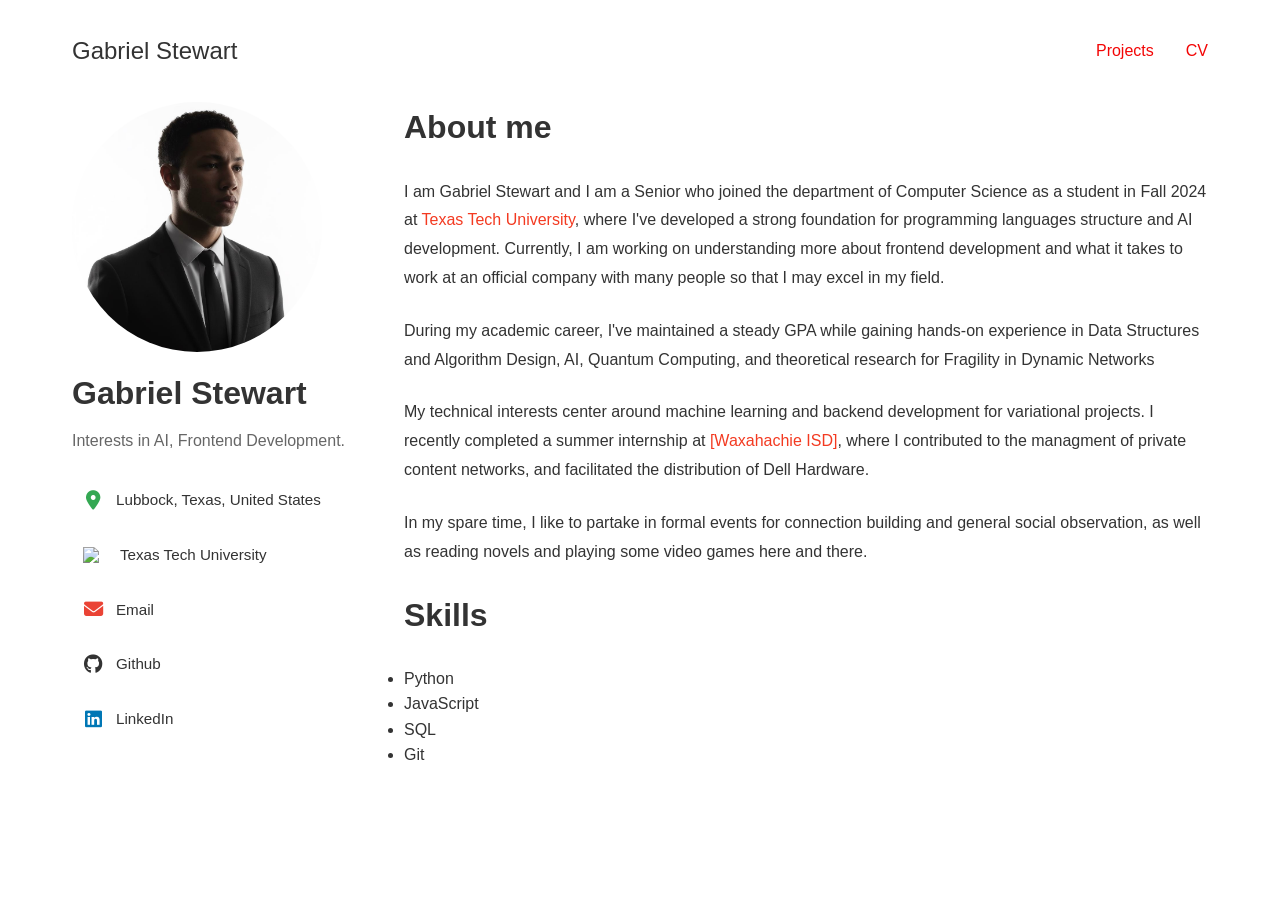
==== index.html @ b9a8950f "added skills section" ====
<!DOCTYPE html>
<html lang="en">
<head>
    <meta charset="UTF-8">
    <meta name="viewport" content="width=device-width, initial-scale=1.0">
    <title>Gabriel Stewart - Academic Profile</title>
    <link rel="stylesheet" href="https://cdnjs.cloudflare.com/ajax/libs/font-awesome/6.4.2/css/all.min.css">
    <style>
        * {
            margin: 0;
            padding: 0;
            box-sizing: border-box;
            font-family: 'Segoe UI', Tahoma, Geneva, Verdana, sans-serif;
        }

        body {
            background-color: #ffffff;
            color: #333;
            line-height: 1.6;
        }

        .container {
            max-width: 1200px;
            margin: 0 auto;
            padding: 2rem;
        }

        nav {
            display: flex;
            justify-content: space-between;
            align-items: center;
            margin-bottom: 2rem;
        }

        .name-title {
            font-size: 1.5rem;
            color: #333;
            text-decoration: none;
        }

        .nav-links {
            display: flex;
            gap: 2rem;
        }

        .nav-links a {
            text-decoration: none;
            color: #f30505;
            transition: color 0.3s;
        }

        .nav-links a:hover {
            color: #f32821;
        }

        .profile-section {
            display: grid;
            grid-template-columns: 300px 1fr;
            gap: 2rem;
            margin-bottom: 2rem;
        }

        .profile-sidebar {
            display: flex;
            flex-direction: column;
            gap: 0.5rem;
        }

        .profile-image {
            width: 250px;
            height: 250px;
            border-radius: 75%;
            object-fit: cover;
            margin-bottom: 0.5rem;
        }

        .profile-info h1 {
            font-size: 2rem;
            margin-bottom: 0.5rem;
        }

        .interests {
            color: #666;
            margin-bottom: 1rem;
        }

        .social-links {
            display: flex;
            flex-direction: column;
            gap: 0.5rem;
        }

        .social-link {
            text-decoration: none;
            color: #333;
            display: flex;
            align-items: center;
            gap: 0.8rem;
            padding: 0.7rem;
            transition: all 0.3s ease;
            border-radius: 8px;
            font-size: 0.95rem;
        }

        .social-link i {
            width: 20px;
            text-align: center;
            font-size: 1.2rem;
        }

        .ttu-logo {
            width: 16px; /* Smaller logo size */
            height: 16px;
            margin-right: 0.5rem;
        }

        /* Colorful icons */
        .social-link.linkedin i {
            color: #0077b5;
        }

        .social-link.github i {
            color: #333;
        }

        .social-link.twitter i {
            color: #1DA1F2;
        }

        .social-link.email i {
            color: #EA4335;
        }

        .social-link.university i {
            color: #cc0000;
        }

        .social-link.location i {
            color: #34a853;
        }

        /* Hover effects */
        .social-link:hover {
            transform: translateX(5px);
            background-color: #f8f9fa;
        }

        .social-link.linkedin:hover {
            background-color: #e6f3f9;
        }

        .social-link.github:hover {
            background-color: #f6f8fa;
        }

        .social-link.twitter:hover {
            background-color: #e8f5fd;
        }

        .social-link.email:hover {
            background-color: #fef2f2;
        }

        .social-link.university:hover {
            background-color: #fff5f5;
        }

        .social-link.location:hover {
            background-color: #f2f8f4;
        }

        .main-content h2 {
            font-size: 2rem;
            color: #333;
            margin-bottom: 1.5rem;
        }

        .content-block {
            margin-bottom: 1.5rem;
            line-height: 1.8;
        }

        .highlight-link {
            color: #f33a21;
            text-decoration: none;
            transition: color 0.3s;
        }

        .highlight-link:hover {
            text-decoration: underline;
            color: #ac2413;
        }

        .content-block p {
            margin-bottom: 1rem;
        }

        @media (max-width: 768px) {
            .profile-section {
                grid-template-columns: 1fr;
            }

            .profile-sidebar {
                align-items: center;
                text-align: center;
            }

            .nav-links {
                display: none;
            }

            .social-link {
                justify-content: center;
            }
        }
    </style>
</head>
<body>
    <div class="container">
        <nav>
            <a href="index.html" class="name-title">Gabriel Stewart</a>
            <div class="nav-links">
                <a href="projects.html">Projects</a>
                <a href="cv.html">CV</a>
            </div>
        </nav>

        <div class="profile-section">
            <div class="profile-sidebar">
                <img src="images/profile.jpg" alt="Profile Picture" class="profile-image">
                <h1>Gabriel Stewart</h1>
                <p class="interests">Interests in AI, Frontend Development.</p>
                <div class="social-links">
                    <a href="#" class="social-link location">
                        <i class="fas fa-map-marker-alt"></i>
                        Lubbock, Texas, United States
                    </a>
                    <a href="https://www.ttu.edu" class="social-link university" target="_blank">
                        <img src="images/logo.png" alt="TTU Logo" class="ttu-logo">
                        Texas Tech University
                    </a>
                    <a href="mailto:gabrstew@ttu.edu" class="social-link email">
                        <i class="fas fa-envelope"></i>
                        Email
                    </a>
                    <a href="https://github.com/gabrstew" class="social-link github" target="_blank">
                        <i class="fab fa-github"></i>
                        Github
                    </a>
                    <a href="https://www.linkedin.com/in/gabriel-stewart-88a82b381/" class="social-link linkedin" target="_blank">
                        <i class="fab fa-linkedin"></i>
                        LinkedIn
                    </a>
                </div>
            </div>

            <div class="main-content">
                <h2>About me</h2>
                <div class="content-block">
                    <p> I am Gabriel Stewart and I am a  Senior who joined the department of Computer Science as a student in Fall 2024 at <a href="https://www.ttu.edu" class="highlight-link" target="_blank">Texas Tech University</a>, where I've developed a strong foundation for programming languages structure and AI development. Currently, I am working on understanding more about frontend development and what it takes to work at an official company with many people so that I may excel in my field.</p>
                </div>

                <div class="content-block">
                    <p>During my academic career, I've maintained a steady GPA while gaining hands-on experience in Data Structures and Algorithm Design, AI, Quantum Computing, and theoretical research for Fragility in Dynamic Networks</p>
                </div>

                <div class="content-block">
                    <p>My technical interests center around machine learning and backend development for variational projects. I recently completed a summer internship at <a href="https://www.wisd.org/departments/technology" class="highlight-link">[Waxahachie ISD]</a>, where I contributed to the managment of private content networks, and facilitated the distribution of Dell Hardware.</p>
                </div>

                <div class="content-block">
                    <p>In my spare time, I like to partake in formal events for connection building and general social observation, as well as reading novels and playing some video games here and there.</p>
                </div>

                           <section class="skills-section" id="skills">
                            <h2>Skills</h2>
                            <ul class="skills-list">
                                <li>Python</li>
                                <li>JavaScript</li>
                                <li>SQL</li>
                                <li>Git</li>
                            </ul>
                            
                        </section>

            </div>

        </div>

    </div>

</body>
</html>
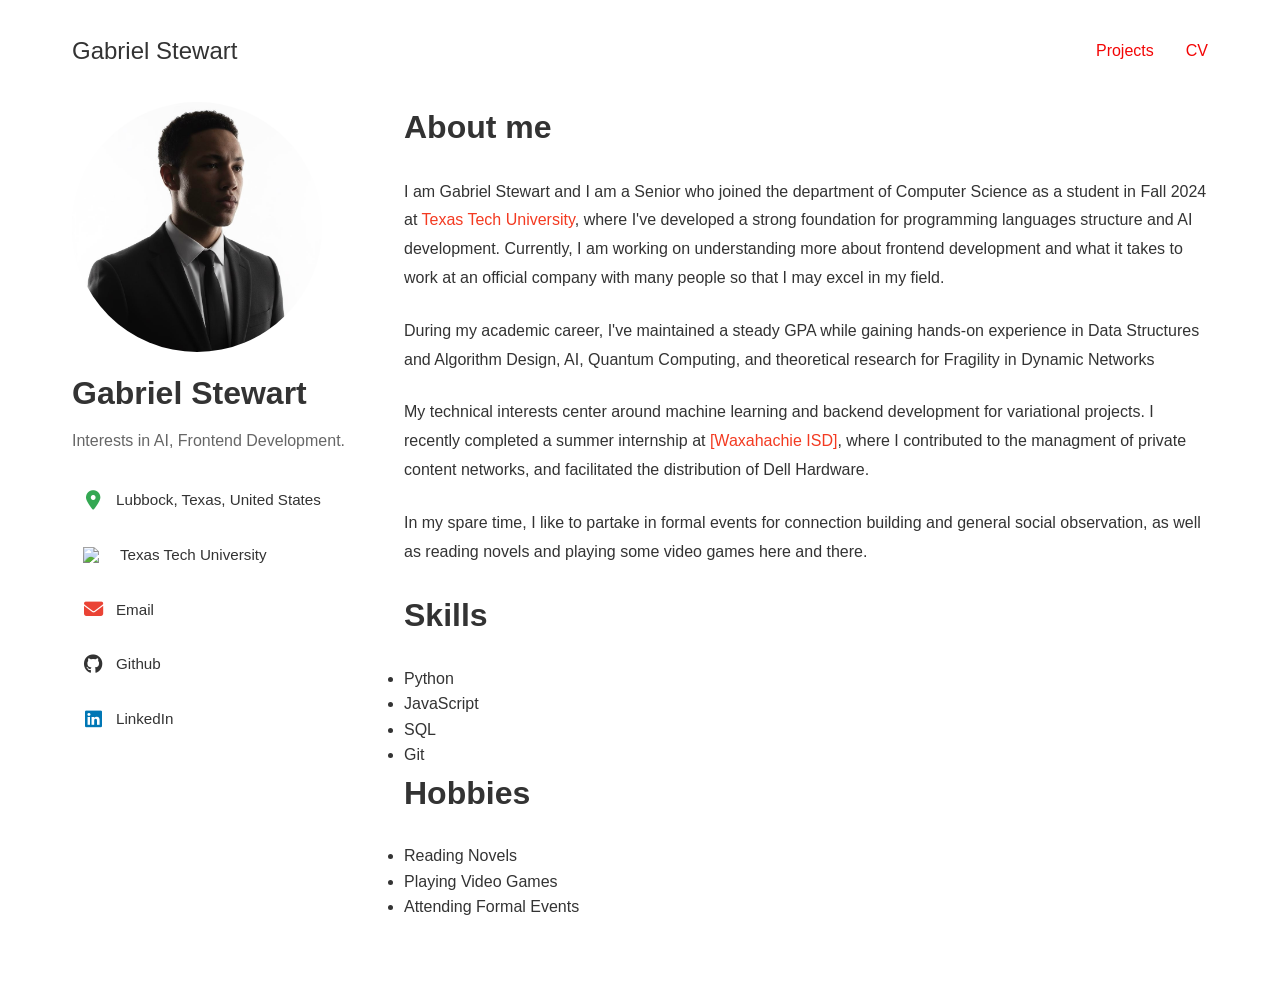
==== commit 8aa01718: "added hobbies" ====
--- a/index.html
+++ b/index.html
@@ -283,6 +283,15 @@
                             
                         </section>
 
+
+                        <section class="hobbies-section" id="hobbies">
+                            <h2>Hobbies</h2>
+                            <ul class="hobbies-list">
+                                <li>Reading Novels</li>
+                                <li>Playing Video Games</li>
+                                <li>Attending Formal Events</li>
+                            </ul>
+                        </section>
             </div>
 
         </div>
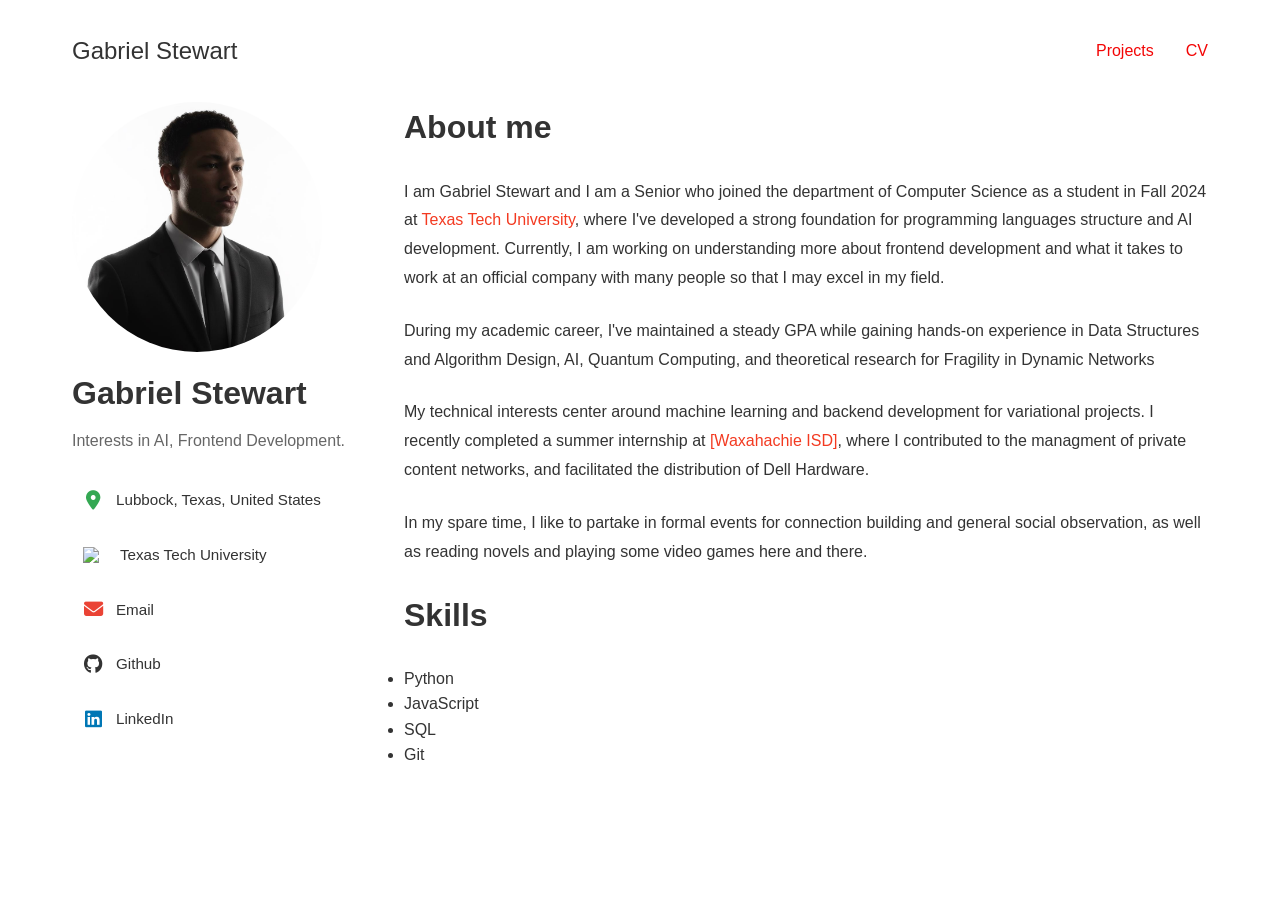
==== commit 903f2d48: "removed hobbies since it is redundant" ====
--- a/index.html
+++ b/index.html
@@ -284,14 +284,7 @@
                         </section>
 
 
-                        <section class="hobbies-section" id="hobbies">
-                            <h2>Hobbies</h2>
-                            <ul class="hobbies-list">
-                                <li>Reading Novels</li>
-                                <li>Playing Video Games</li>
-                                <li>Attending Formal Events</li>
-                            </ul>
-                        </section>
+                     
             </div>
 
         </div>
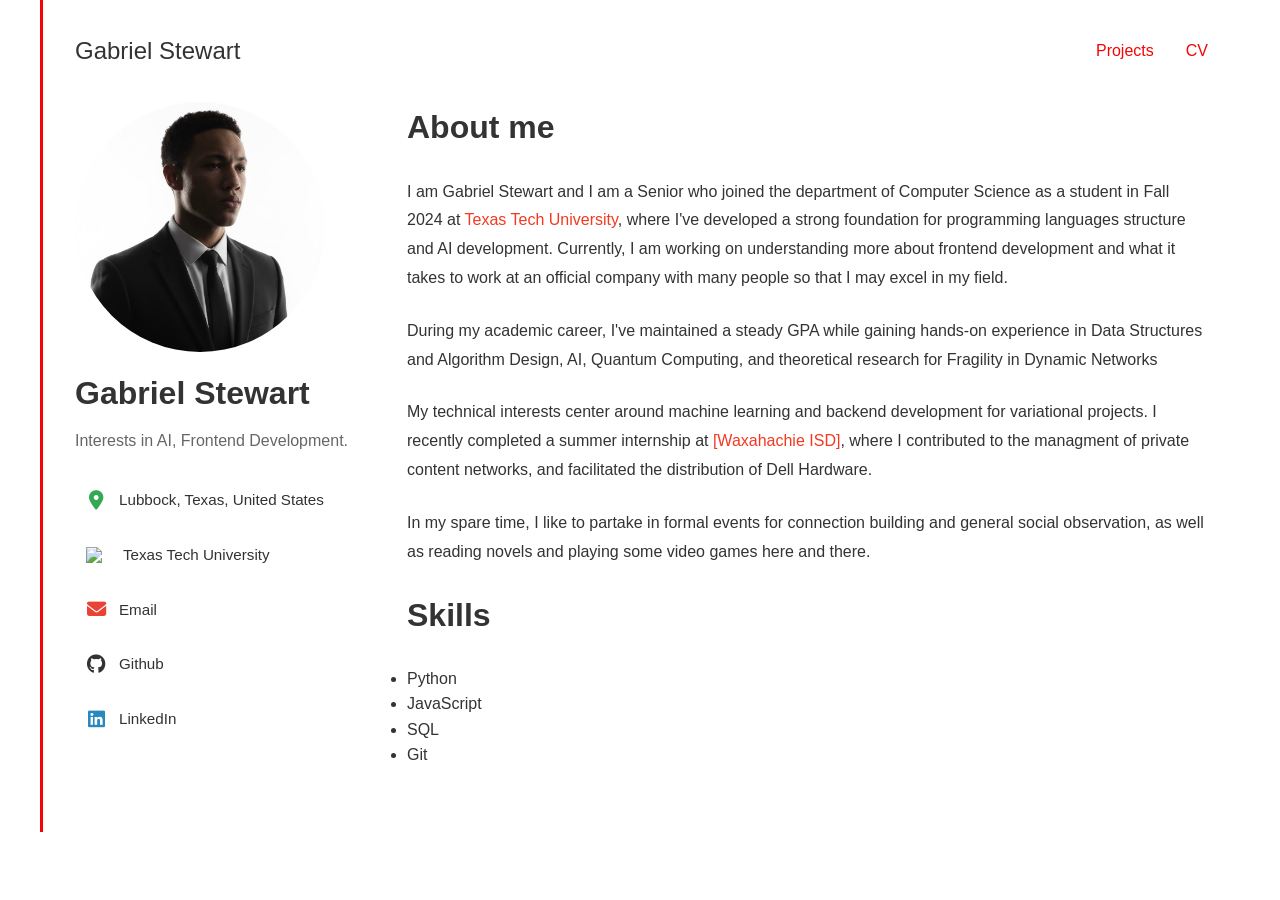
==== commit edd7d40b: "added a red bar onto the side of my index to give a more professional feel and make my site less bla" ====
--- a/index.html
+++ b/index.html
@@ -23,6 +23,7 @@
             max-width: 1200px;
             margin: 0 auto;
             padding: 2rem;
+            border-left: 3px solid #f30505;
         }
 
         nav {
@@ -116,7 +117,7 @@
 
         /* Colorful icons */
         .social-link.linkedin i {
-            color: #0077b5;
+            color: #2789be;
         }
 
         .social-link.github i {
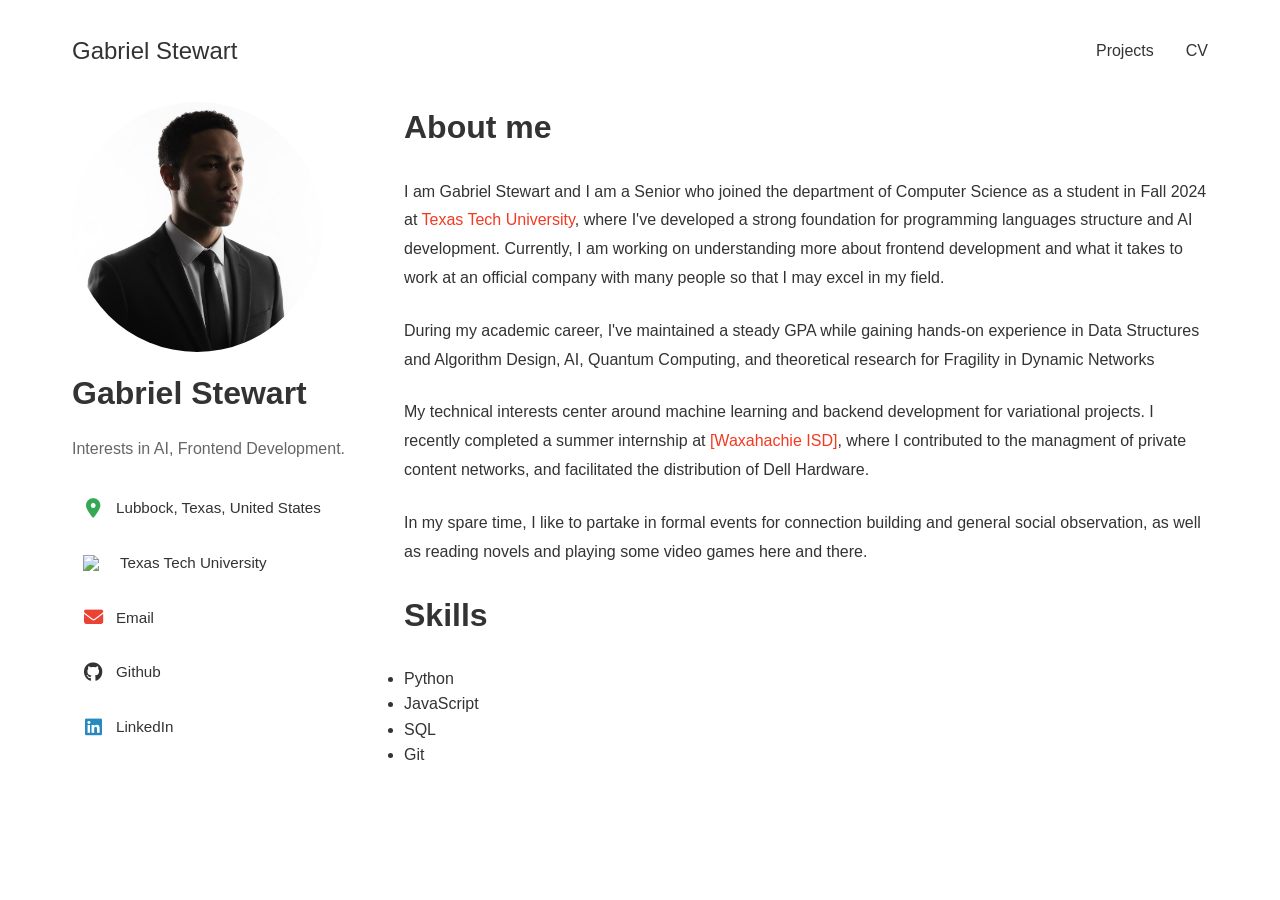
==== commit 6a79a4ed: "Added seperate CSS files for all pages so make reading the HTML files easier." ====
--- a/index.html
+++ b/index.html
@@ -5,216 +5,8 @@
     <meta name="viewport" content="width=device-width, initial-scale=1.0">
     <title>Gabriel Stewart - Academic Profile</title>
     <link rel="stylesheet" href="https://cdnjs.cloudflare.com/ajax/libs/font-awesome/6.4.2/css/all.min.css">
-    <style>
-        * {
-            margin: 0;
-            padding: 0;
-            box-sizing: border-box;
-            font-family: 'Segoe UI', Tahoma, Geneva, Verdana, sans-serif;
-        }
-
-        body {
-            background-color: #ffffff;
-            color: #333;
-            line-height: 1.6;
-        }
-
-        .container {
-            max-width: 1200px;
-            margin: 0 auto;
-            padding: 2rem;
-            border-left: 3px solid #f30505;
-        }
-
-        nav {
-            display: flex;
-            justify-content: space-between;
-            align-items: center;
-            margin-bottom: 2rem;
-        }
-
-        .name-title {
-            font-size: 1.5rem;
-            color: #333;
-            text-decoration: none;
-        }
-
-        .nav-links {
-            display: flex;
-            gap: 2rem;
-        }
-
-        .nav-links a {
-            text-decoration: none;
-            color: #f30505;
-            transition: color 0.3s;
-        }
-
-        .nav-links a:hover {
-            color: #f32821;
-        }
-
-        .profile-section {
-            display: grid;
-            grid-template-columns: 300px 1fr;
-            gap: 2rem;
-            margin-bottom: 2rem;
-        }
-
-        .profile-sidebar {
-            display: flex;
-            flex-direction: column;
-            gap: 0.5rem;
-        }
-
-        .profile-image {
-            width: 250px;
-            height: 250px;
-            border-radius: 75%;
-            object-fit: cover;
-            margin-bottom: 0.5rem;
-        }
-
-        .profile-info h1 {
-            font-size: 2rem;
-            margin-bottom: 0.5rem;
-        }
-
-        .interests {
-            color: #666;
-            margin-bottom: 1rem;
-        }
-
-        .social-links {
-            display: flex;
-            flex-direction: column;
-            gap: 0.5rem;
-        }
-
-        .social-link {
-            text-decoration: none;
-            color: #333;
-            display: flex;
-            align-items: center;
-            gap: 0.8rem;
-            padding: 0.7rem;
-            transition: all 0.3s ease;
-            border-radius: 8px;
-            font-size: 0.95rem;
-        }
-
-        .social-link i {
-            width: 20px;
-            text-align: center;
-            font-size: 1.2rem;
-        }
-
-        .ttu-logo {
-            width: 16px; /* Smaller logo size */
-            height: 16px;
-            margin-right: 0.5rem;
-        }
-
-        /* Colorful icons */
-        .social-link.linkedin i {
-            color: #2789be;
-        }
-
-        .social-link.github i {
-            color: #333;
-        }
-
-        .social-link.twitter i {
-            color: #1DA1F2;
-        }
-
-        .social-link.email i {
-            color: #EA4335;
-        }
-
-        .social-link.university i {
-            color: #cc0000;
-        }
-
-        .social-link.location i {
-            color: #34a853;
-        }
-
-        /* Hover effects */
-        .social-link:hover {
-            transform: translateX(5px);
-            background-color: #f8f9fa;
-        }
-
-        .social-link.linkedin:hover {
-            background-color: #e6f3f9;
-        }
-
-        .social-link.github:hover {
-            background-color: #f6f8fa;
-        }
-
-        .social-link.twitter:hover {
-            background-color: #e8f5fd;
-        }
-
-        .social-link.email:hover {
-            background-color: #fef2f2;
-        }
-
-        .social-link.university:hover {
-            background-color: #fff5f5;
-        }
-
-        .social-link.location:hover {
-            background-color: #f2f8f4;
-        }
-
-        .main-content h2 {
-            font-size: 2rem;
-            color: #333;
-            margin-bottom: 1.5rem;
-        }
-
-        .content-block {
-            margin-bottom: 1.5rem;
-            line-height: 1.8;
-        }
-
-        .highlight-link {
-            color: #f33a21;
-            text-decoration: none;
-            transition: color 0.3s;
-        }
-
-        .highlight-link:hover {
-            text-decoration: underline;
-            color: #ac2413;
-        }
-
-        .content-block p {
-            margin-bottom: 1rem;
-        }
-
-        @media (max-width: 768px) {
-            .profile-section {
-                grid-template-columns: 1fr;
-            }
-
-            .profile-sidebar {
-                align-items: center;
-                text-align: center;
-            }
-
-            .nav-links {
-                display: none;
-            }
-
-            .social-link {
-                justify-content: center;
-            }
-        }
-    </style>
+    <link rel="stylesheet" href="index_styles.css">
+    
 </head>
 <body>
     <div class="container">
--- a/index_styles.css
+++ b/index_styles.css
@@ -0,0 +1,171 @@
+* {
+    margin: 0;
+    padding: 0;
+    box-sizing: border-box;
+    font-family: 'Segoe UI', Tahoma, Geneva, Verdana, sans-serif;
+}
+
+body {
+    background-color: #ffffff;
+    color: #333;
+    line-height: 1.6;
+}
+
+.container {
+    max-width: 1200px;
+    margin: 0 auto;
+    padding: 2rem;
+}
+
+nav {
+    display: flex;
+    justify-content: space-between;
+    align-items: center;
+    margin-bottom: 2rem;
+}
+
+.name-title {
+    font-size: 1.5rem;
+    color: #333;
+    text-decoration: none;
+}
+
+.nav-links {
+    display: flex;
+    gap: 2rem;
+}
+
+.nav-links a {
+    text-decoration: none;
+    color: #333;
+    transition: color 0.3s;
+}
+
+.nav-links a:hover {
+    color: #f32821;
+}
+
+.profile-section {
+    display: grid;
+    grid-template-columns: 300px 1fr;
+    gap: 2rem;
+    margin-bottom: 2rem;
+}
+
+.profile-sidebar {
+    display: flex;
+    flex-direction: column;
+    gap: 0.5rem;
+}
+
+.profile-image {
+    width: 250px;
+    height: 250px;
+    border-radius: 75%;
+    object-fit: cover;
+    margin-bottom: 0.5rem;
+}
+
+.profile-sidebar h1 {
+    font-size: 2rem;
+    margin-bottom: 0.5rem;
+}
+
+.interests {
+    color: #666;
+    margin-bottom: 1rem;
+}
+
+.social-links {
+    display: flex;
+    flex-direction: column;
+    gap: 0.5rem;
+}
+
+.social-link {
+    text-decoration: none;
+    color: #333;
+    display: flex;
+    align-items: center;
+    gap: 0.8rem;
+    padding: 0.7rem;
+    transition: all 0.3s ease;
+    border-radius: 8px;
+    font-size: 0.95rem;
+}
+
+.social-link i {
+    width: 20px;
+    text-align: center;
+    font-size: 1.2rem;
+}
+
+.ttu-logo {
+    width: 16px;
+    height: 16px;
+    margin-right: 0.5rem;
+}
+
+.social-link.linkedin i { color: #2789be; }
+.social-link.github i { color: #333; }
+.social-link.twitter i { color: #1DA1F2; }
+.social-link.email i { color: #EA4335; }
+.social-link.university i { color: #cc0000; }
+.social-link.location i { color: #34a853; }
+
+.social-link:hover {
+    transform: translateX(5px);
+    background-color: #f8f9fa;
+}
+
+.social-link.linkedin:hover { background-color: #e6f3f9; }
+.social-link.github:hover { background-color: #f6f8fa; }
+.social-link.twitter:hover { background-color: #e8f5fd; }
+.social-link.email:hover { background-color: #fef2f2; }
+.social-link.university:hover { background-color: #fff5f5; }
+.social-link.location:hover { background-color: #f2f8f4; }
+
+.main-content h2 {
+    font-size: 2rem;
+    color: #333;
+    margin-bottom: 1.5rem;
+}
+
+.content-block {
+    margin-bottom: 1.5rem;
+    line-height: 1.8;
+}
+
+.content-block p {
+    margin-bottom: 1rem;
+}
+
+.highlight-link {
+    color: #f33a21;
+    text-decoration: none;
+    transition: color 0.3s;
+}
+
+.highlight-link:hover {
+    text-decoration: underline;
+    color: #ac2413;
+}
+
+@media (max-width: 768px) {
+    .profile-section {
+        grid-template-columns: 1fr;
+    }
+
+    .profile-sidebar {
+        align-items: center;
+        text-align: center;
+    }
+
+    .nav-links {
+        display: none;
+    }
+
+    .social-link {
+        justify-content: center;
+    }
+}
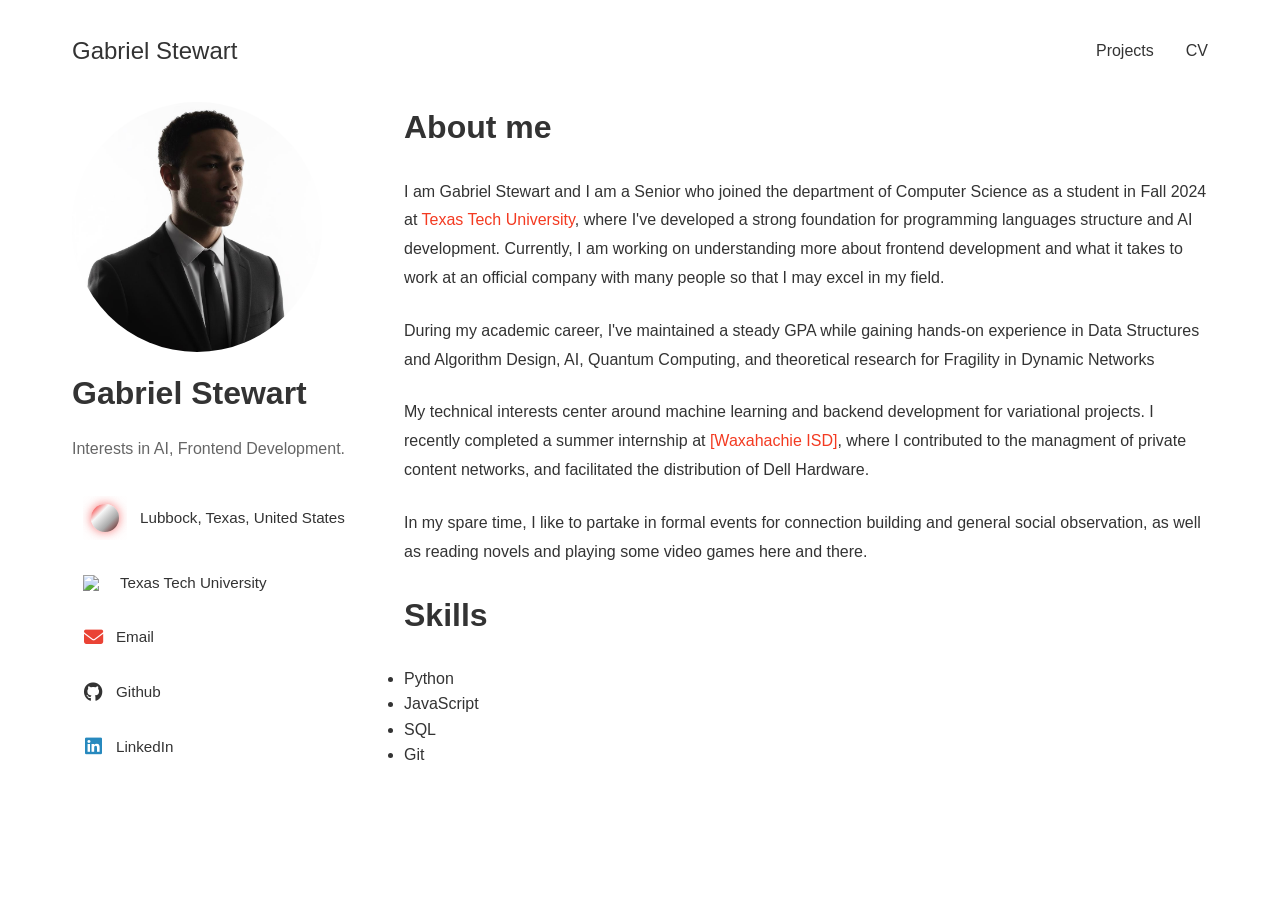
==== commit 2ee2f3ca: "Added the "Orb" as an icon for the location" ====
--- a/index.html
+++ b/index.html
@@ -25,7 +25,7 @@
                 <p class="interests">Interests in AI, Frontend Development.</p>
                 <div class="social-links">
                     <a href="#" class="social-link location">
-                        <i class="fas fa-map-marker-alt"></i>
+                        <iframe src="orb.html" title="Animated orb" class="location-orb"></iframe>
                         Lubbock, Texas, United States
                     </a>
                     <a href="https://www.ttu.edu" class="social-link university" target="_blank">
--- a/index_styles.css
+++ b/index_styles.css
@@ -94,6 +94,15 @@
     font-size: 0.95rem;
 }
 
+.location-orb {
+    display: block;
+    width: 44px;
+    height: 44px;
+    border: 0;
+    flex: 0 0 44px;
+    background: transparent;
+}
+
 .social-link i {
     width: 20px;
     text-align: center;
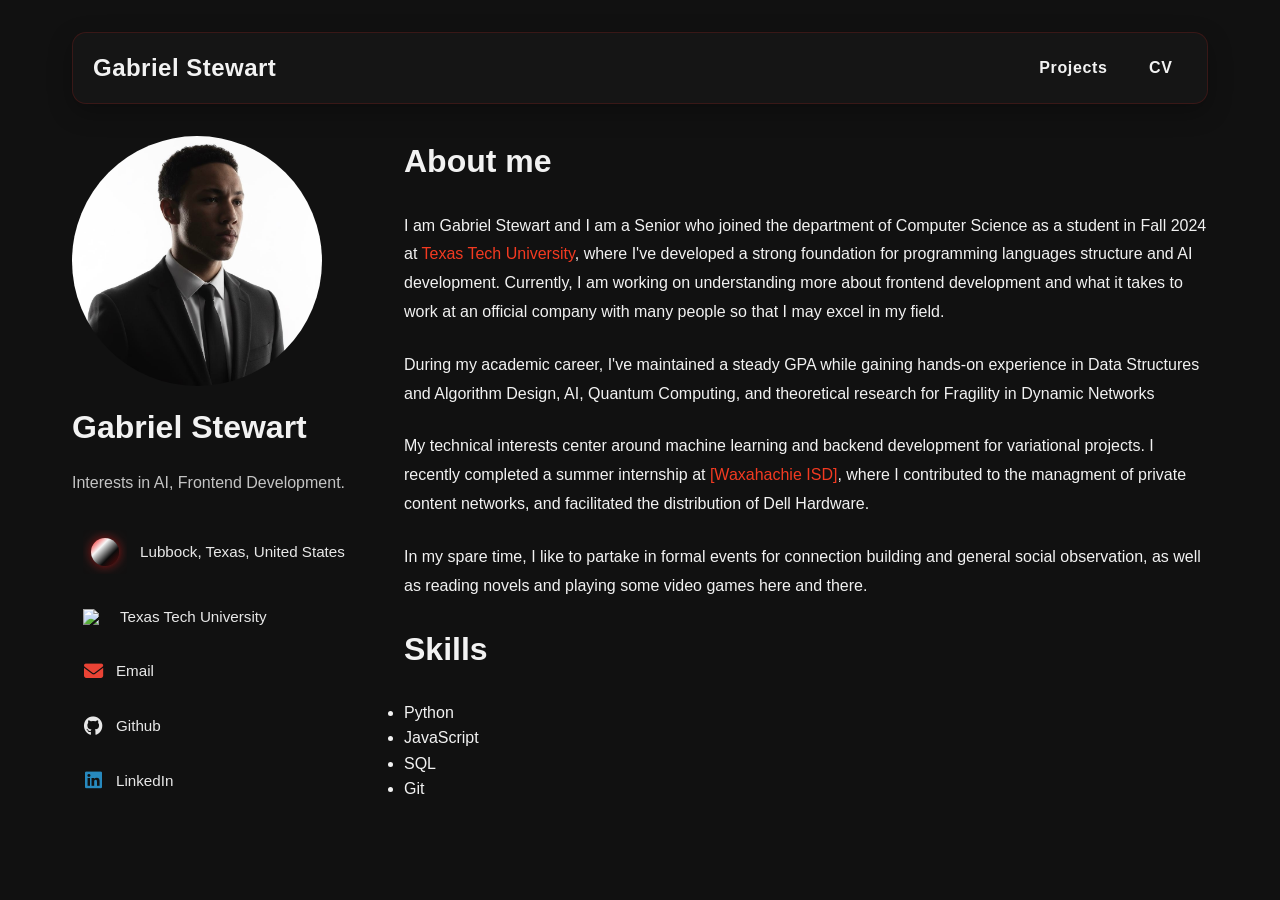
==== commit b5f01bb2: "Created a animated button for the download CV portion, added it as the new button to donwload the cv" ====
--- a/index.html
+++ b/index.html
@@ -75,8 +75,6 @@
                             </ul>
                             
                         </section>
-
-
                      
             </div>
 
--- a/index_styles.css
+++ b/index_styles.css
@@ -6,8 +6,8 @@
 }
 
 body {
-    background-color: #ffffff;
-    color: #333;
+    background-color: #111111;
+    color: #f2f2f2;
     line-height: 1.6;
 }
 
@@ -22,27 +22,44 @@
     justify-content: space-between;
     align-items: center;
     margin-bottom: 2rem;
+    padding: 0.9rem 1.25rem;
+    border: 1px solid rgba(243, 40, 33, 0.16);
+    border-radius: 14px;
+    background: rgba(22, 22, 22, 0.92);
+    box-shadow: 0 8px 24px rgba(0, 0, 0, 0.28);
+    backdrop-filter: blur(6px);
 }
 
 .name-title {
     font-size: 1.5rem;
-    color: #333;
+    color: #f2f2f2;
     text-decoration: none;
+    font-weight: 700;
+    letter-spacing: 0.02em;
+    font-family: 'Segoe UI', Tahoma, Geneva, Verdana, sans-serif;
 }
 
 .nav-links {
     display: flex;
-    gap: 2rem;
+    align-items: center;
+    gap: 0.8rem;
 }
 
 .nav-links a {
     text-decoration: none;
-    color: #333;
-    transition: color 0.3s;
+    color: #f2f2f2;
+    transition: all 0.3s ease;
+    padding: 0.5rem 0.9rem;
+    border-radius: 999px;
+    font-weight: 600;
+    letter-spacing: 0.04em;
+    font-family: 'Segoe UI', Tahoma, Geneva, Verdana, sans-serif;
 }
 
 .nav-links a:hover {
     color: #f32821;
+    background: rgba(243, 40, 33, 0.08);
+    transform: translateY(-1px);
 }
 
 .profile-section {
@@ -72,7 +89,7 @@
 }
 
 .interests {
-    color: #666;
+    color: #c4c4c4;
     margin-bottom: 1rem;
 }
 
@@ -84,7 +101,7 @@
 
 .social-link {
     text-decoration: none;
-    color: #333;
+    color: #e8e8e8;
     display: flex;
     align-items: center;
     gap: 0.8rem;
@@ -116,7 +133,7 @@
 }
 
 .social-link.linkedin i { color: #2789be; }
-.social-link.github i { color: #333; }
+.social-link.github i { color: #e8e8e8; }
 .social-link.twitter i { color: #1DA1F2; }
 .social-link.email i { color: #EA4335; }
 .social-link.university i { color: #cc0000; }
@@ -124,19 +141,19 @@
 
 .social-link:hover {
     transform: translateX(5px);
-    background-color: #f8f9fa;
+    background-color: #292929;
 }
 
-.social-link.linkedin:hover { background-color: #e6f3f9; }
-.social-link.github:hover { background-color: #f6f8fa; }
-.social-link.twitter:hover { background-color: #e8f5fd; }
-.social-link.email:hover { background-color: #fef2f2; }
-.social-link.university:hover { background-color: #fff5f5; }
-.social-link.location:hover { background-color: #f2f8f4; }
+.social-link.linkedin:hover,
+.social-link.github:hover,
+.social-link.twitter:hover,
+.social-link.email:hover,
+.social-link.university:hover,
+.social-link.location:hover { background-color: #292929; }
 
 .main-content h2 {
     font-size: 2rem;
-    color: #333;
+    color: #f2f2f2;
     margin-bottom: 1.5rem;
 }
 
@@ -157,7 +174,7 @@
 
 .highlight-link:hover {
     text-decoration: underline;
-    color: #ac2413;
+    color: #ff766a;
 }
 
 @media (max-width: 768px) {
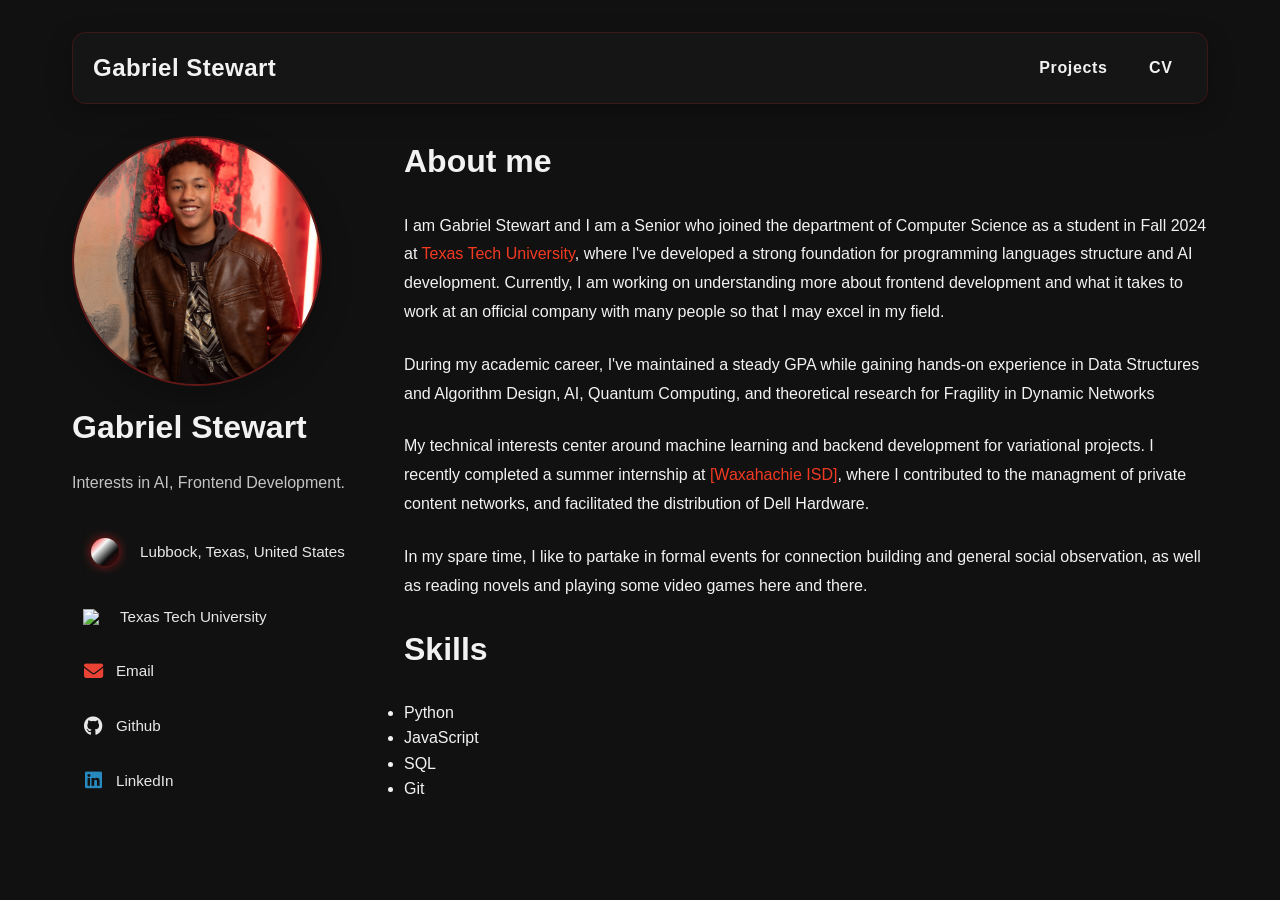
==== commit 8575bc1f: "Changed profile picture to a new image and added a border around the profile box" ====
--- a/index.html
+++ b/index.html
@@ -20,7 +20,7 @@
 
         <div class="profile-section">
             <div class="profile-sidebar">
-                <img src="images/profile.jpg" alt="Profile Picture" class="profile-image">
+                <img src="images/image.jpeg" alt="Profile Picture" class="profile-image">
                 <h1>Gabriel Stewart</h1>
                 <p class="interests">Interests in AI, Frontend Development.</p>
                 <div class="social-links">
--- a/index_styles.css
+++ b/index_styles.css
@@ -78,9 +78,13 @@
 .profile-image {
     width: 250px;
     height: 250px;
-    border-radius: 75%;
+    border-radius: 50%;
     object-fit: cover;
+    object-position: 50% 18%;
     margin-bottom: 0.5rem;
+    display: block;
+    border: 2px solid rgba(243, 40, 33, 0.35);
+    box-shadow: 0 10px 30px rgba(0, 0, 0, 0.25);
 }
 
 .profile-sidebar h1 {
